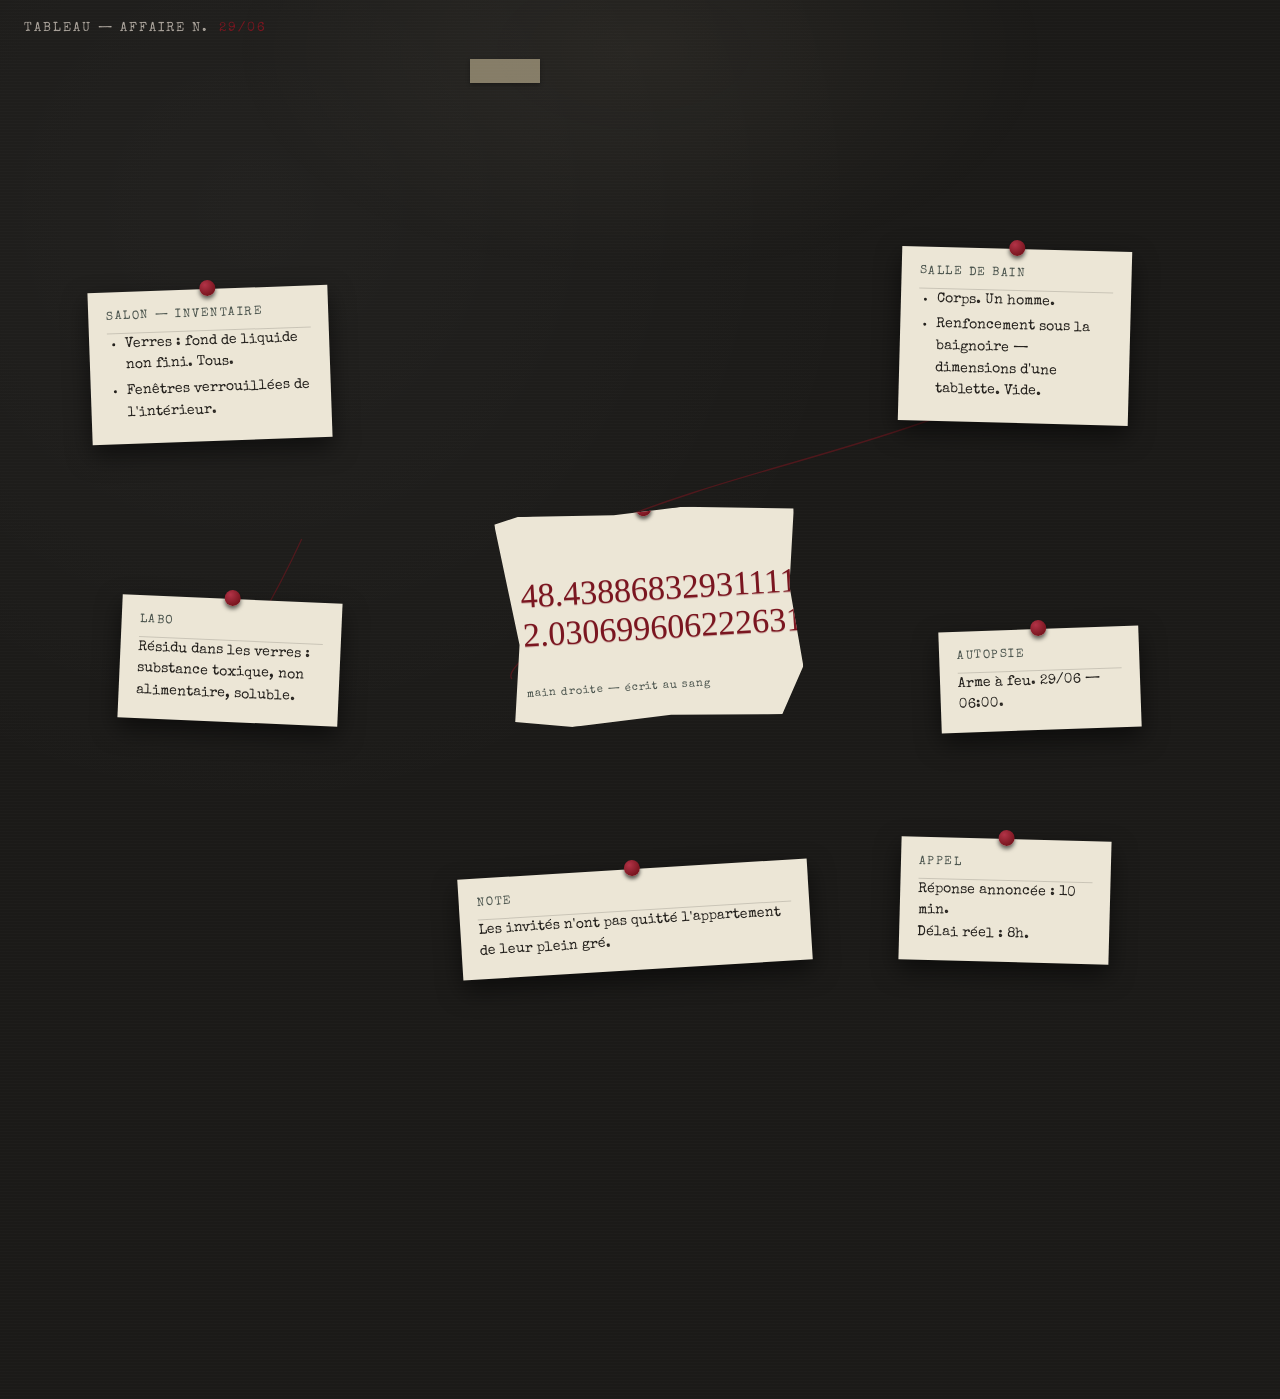
==== tableau.html @ 72f9d2cf "Add files via upload" ====
<!DOCTYPE html>
<html lang="fr">
<head>
<meta charset="UTF-8">
<meta name="viewport" content="width=device-width, initial-scale=1">
<title>Tableau — Affaire N.</title>
<link rel="preconnect" href="https://fonts.googleapis.com">
<link rel="preconnect" href="https://fonts.gstatic.com" crossorigin>
<link href="https://fonts.googleapis.com/css2?family=Special+Elite&family=Just+Another+Hand&display=swap" rel="stylesheet">
<style>

  :root {
    --bg: #1b1a18;
    --paper: #ece6d6;
    --paper-shadow: rgba(0,0,0,0.55);
    --ink: #23201c;
    --red: #7a1620;
    --tape: rgba(214, 198, 163, 0.55);
    --stamp: #4d564f;
  }

  * { box-sizing: border-box; }

  html, body {
    margin: 0;
    padding: 0;
    background: var(--bg);
    color: var(--ink);
    font-family: "Special Elite", "Courier New", monospace;
  }

  body {
    background-image:
      radial-gradient(circle at 20% 15%, rgba(255,255,255,0.03), transparent 40%),
      repeating-linear-gradient(0deg, rgba(255,255,255,0.012) 0px, rgba(255,255,255,0.012) 1px, transparent 1px, transparent 3px);
  }

  .lamp {
    position: fixed;
    top: -200px;
    left: 50%;
    transform: translateX(-50%);
    width: 900px;
    height: 500px;
    background: radial-gradient(ellipse at center, rgba(255, 235, 200, 0.05), transparent 65%);
    pointer-events: none;
    animation: flicker 7s ease-in-out infinite;
    z-index: 0;
  }

  @keyframes flicker {
    0%, 100% { opacity: 1; }
    48% { opacity: 1; }
    50% { opacity: 0.85; }
    52% { opacity: 1; }
    76% { opacity: 0.92; }
    78% { opacity: 1; }
  }

  @media (prefers-reduced-motion: reduce) {
    .lamp { animation: none; }
  }

  .board-header {
    position: relative;
    z-index: 5;
    padding: 22px 24px 4px;
    font-size: 13px;
    letter-spacing: 2px;
    color: #a9a29a;
  }

  .board-header .case-no {
    color: var(--red);
    margin-left: 10px;
  }

  .board {
    position: relative;
    z-index: 1;
    width: 100%;
    padding: 0 0 80px;
  }

  /* --- Mobile-first: simple stacked flow --- */
  .pin-item {
    position: relative;
    display: block;
    width: min(92%, 380px);
    margin: 26px auto;
  }

  .card {
    background: var(--paper);
    padding: 16px 18px;
    box-shadow: 0 10px 24px var(--paper-shadow);
    font-size: 14px;
    line-height: 1.55;
  }

  .card-label {
    margin: 0 0 8px;
    font-size: 12px;
    letter-spacing: 1.5px;
    color: var(--stamp);
    border-bottom: 1px solid rgba(0,0,0,0.15);
    padding-bottom: 6px;
  }

  .card ul {
    margin: 0;
    padding-left: 18px;
  }

  .card li {
    margin-bottom: 4px;
  }

  .card p {
    margin: 0;
  }

  .photo-cluster img {
    display: block;
    width: 100%;
    height: auto;
    box-shadow: 0 10px 24px var(--paper-shadow);
  }

  .note-sang {
    background: var(--paper);
    padding: 26px 22px 30px;
    box-shadow: 0 12px 28px var(--paper-shadow);
    clip-path: polygon(0% 3%, 8% 0%, 40% 2%, 63% 0%, 100% 4%, 97% 40%, 100% 78%, 92% 100%, 55% 97%, 22% 100%, 3% 96%, 6% 60%);
  }

  .blood-text {
    font-family: "Just Another Hand", cursive;
    font-size: 34px;
    color: var(--red);
    line-height: 1.15;
    text-shadow: 0 1px 0 rgba(122,22,32,0.25);
  }

  .note-caption {
    display: block;
    margin-top: 10px;
    font-size: 11px;
    letter-spacing: 1px;
    color: var(--stamp);
  }

  .pin {
    position: absolute;
    top: -9px;
    left: 50%;
    transform: translateX(-50%);
    width: 16px;
    height: 16px;
    border-radius: 50%;
    background: radial-gradient(circle at 35% 30%, #b23347, var(--red) 70%);
    box-shadow: 0 3px 4px rgba(0,0,0,0.6);
    z-index: 3;
  }

  .tape {
    position: absolute;
    width: 70px;
    height: 24px;
    background: var(--tape);
    box-shadow: 0 2px 4px rgba(0,0,0,0.3);
    z-index: 3;
  }

  .threads { display: none; }

  .rotate-1 { transform: rotate(-2deg); }
  .rotate-2 { transform: rotate(1.5deg); }
  .rotate-3 { transform: rotate(-3.5deg); }
  .rotate-4 { transform: rotate(2.5deg); }

  /* --- Desktop: freeform board with absolute pins --- */
  @media (min-width: 900px) {

    .board {
      max-width: 1400px;
      margin: 0 auto;
      height: 1360px;
    }

    .pin-item {
      position: absolute;
      width: auto;
      margin: 0;
    }

    .threads {
      display: block;
      position: absolute;
      top: 0;
      left: 0;
      width: 100%;
      height: 100%;
      z-index: 0;
      overflow: visible;
    }

    .threads path {
      fill: none;
      stroke: var(--red);
      stroke-width: 1.4;
      opacity: 0.55;
    }

    .photo-cluster { top: 30px; left: 430px; width: 560px; }
    .photo-cluster .tape { top: -10px; left: 40px; }

    .card-inventaire { top: 250px; left: 90px; width: 240px; }
    .card-salledebain { top: 210px; left: 900px; width: 230px; }
    .card-labo { top: 560px; left: 120px; width: 220px; }
    .card-autopsie { top: 590px; left: 940px; width: 200px; }
    .note-sang { top: 470px; left: 500px; width: 300px; }
    .card-delai { top: 800px; left: 900px; width: 210px; }
    .card-conclusion { top: 830px; left: 460px; width: 350px; }

  }

</style>
</head>
<body>

<div class="lamp"></div>

<div class="board-header">TABLEAU — AFFAIRE N.<span class="case-no">29/06</span></div>

<div class="board">

  <svg class="threads" viewBox="0 0 1400 1360" preserveAspectRatio="none">
    <path d="M 1020 380 C 900 420, 780 440, 650 490" />
    <path d="M 650 560 C 600 600, 550 630, 560 640" />
    <path d="M 330 500 C 300 560, 260 620, 230 660" />
  </svg>

  <div class="pin-item photo-cluster">
    <span class="tape"></span>
    <img src="assets/preuves-trajet.jpg" alt="">
  </div>

  <div class="pin-item card card-inventaire rotate-1">
    <span class="pin"></span>
    <p class="card-label">SALON — INVENTAIRE</p>
    <ul>
      <li>Verres : fond de liquide non fini. Tous.</li>
      <li>Fenêtres verrouillées de l'intérieur.</li>
    </ul>
  </div>

  <div class="pin-item card card-salledebain rotate-2">
    <span class="pin"></span>
    <p class="card-label">SALLE DE BAIN</p>
    <ul>
      <li>Corps. Un homme.</li>
      <li>Renfoncement sous la baignoire — dimensions d'une tablette. Vide.</li>
    </ul>
  </div>

  <div class="pin-item note-sang rotate-3">
    <span class="pin"></span>
    <p class="blood-text">48.43886832931111,<br>2.030699606222631</p>
    <span class="note-caption">main droite — écrit au sang</span>
  </div>

  <div class="pin-item card card-labo rotate-4">
    <span class="pin"></span>
    <p class="card-label">LABO</p>
    <p>Résidu dans les verres : substance toxique, non alimentaire, soluble.</p>
  </div>

  <div class="pin-item card card-autopsie rotate-1">
    <span class="pin"></span>
    <p class="card-label">AUTOPSIE</p>
    <p>Arme à feu. 29/06 — 06:00.</p>
  </div>

  <div class="pin-item card card-delai rotate-2">
    <span class="pin"></span>
    <p class="card-label">APPEL</p>
    <p>Réponse annoncée : 10 min.<br>Délai réel : 8h.</p>
  </div>

  <div class="pin-item card card-conclusion rotate-3">
    <span class="pin"></span>
    <p class="card-label">NOTE</p>
    <p>Les invités n'ont pas quitté l'appartement de leur plein gré.</p>
  </div>

</div>

</body>
</html>
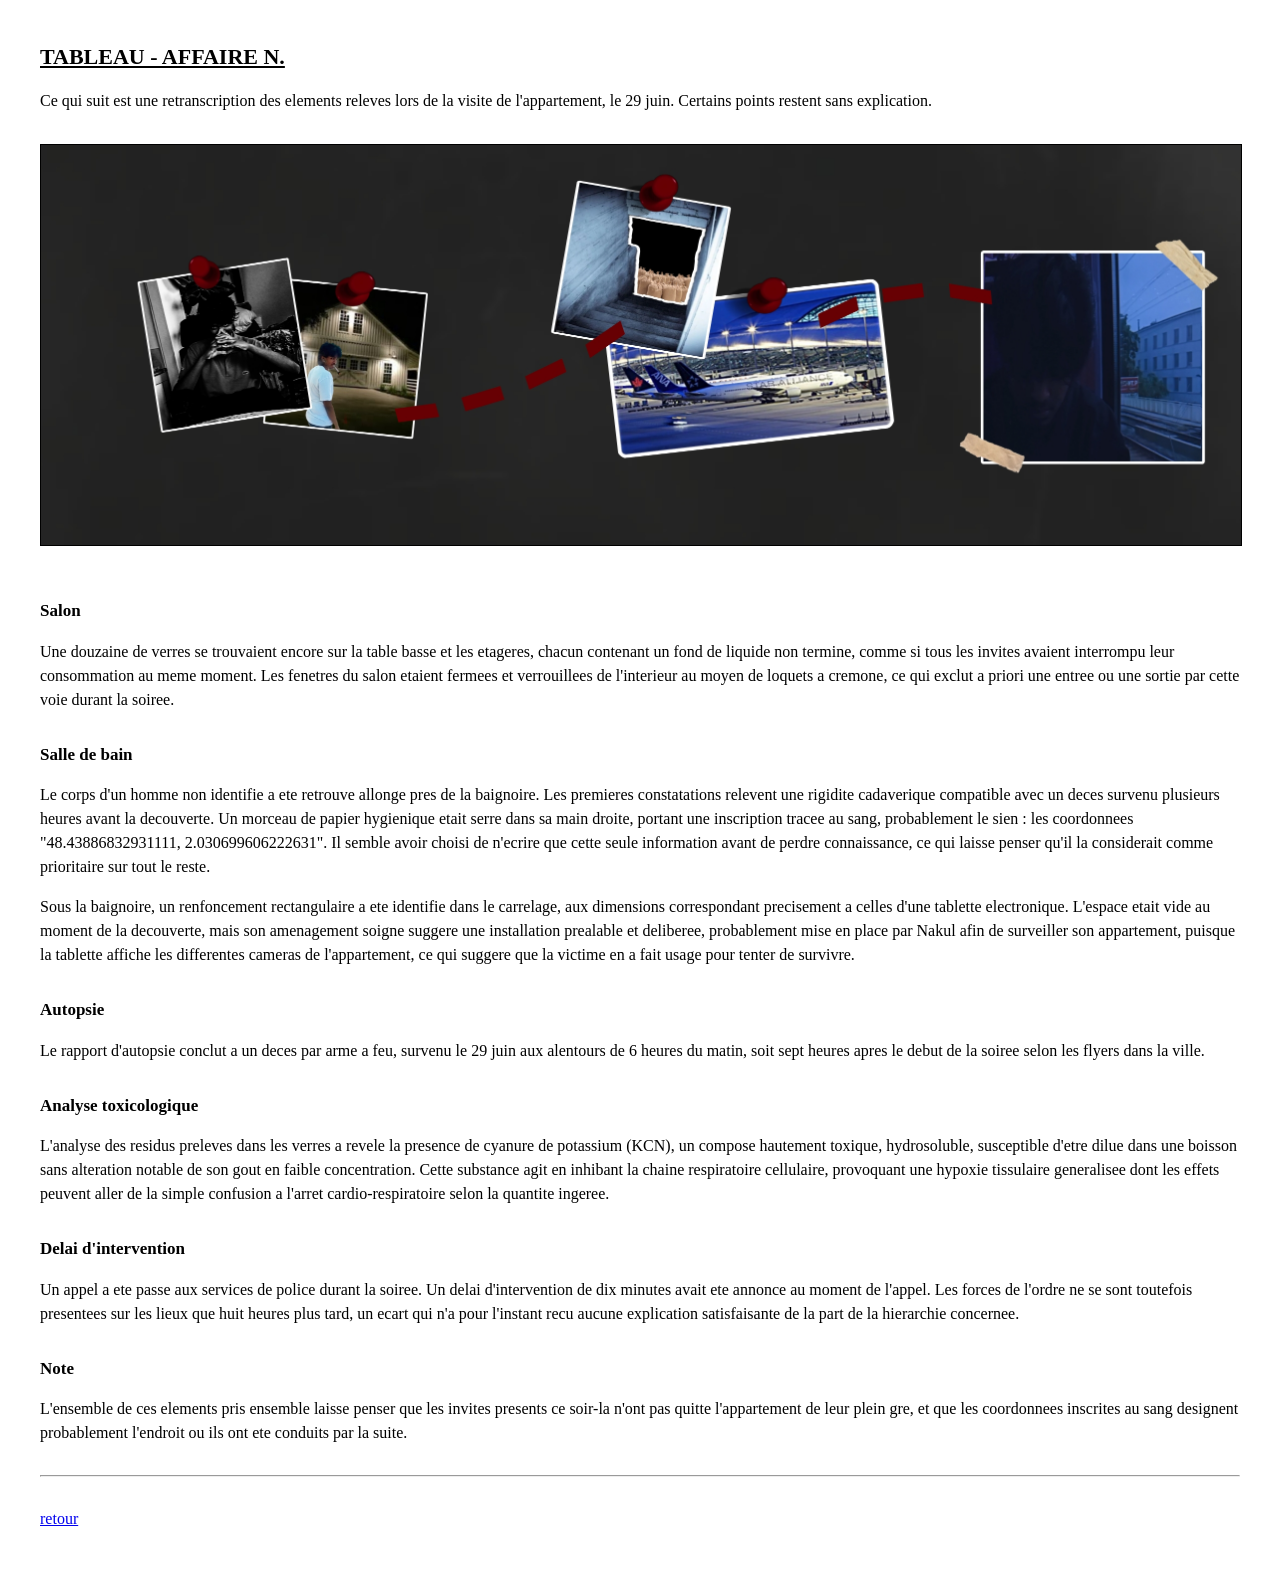
==== commit 22af5d5c: "Add files via upload" ====
--- a/tableau.html
+++ b/tableau.html
@@ -2,299 +2,100 @@
 <html lang="fr">
 <head>
 <meta charset="UTF-8">
-<meta name="viewport" content="width=device-width, initial-scale=1">
-<title>Tableau — Affaire N.</title>
-<link rel="preconnect" href="https://fonts.googleapis.com">
-<link rel="preconnect" href="https://fonts.gstatic.com" crossorigin>
-<link href="https://fonts.googleapis.com/css2?family=Special+Elite&family=Just+Another+Hand&display=swap" rel="stylesheet">
+<title>Tableau - Affaire N.</title>
 <style>
-
-  :root {
-    --bg: #1b1a18;
-    --paper: #ece6d6;
-    --paper-shadow: rgba(0,0,0,0.55);
-    --ink: #23201c;
-    --red: #7a1620;
-    --tape: rgba(214, 198, 163, 0.55);
-    --stamp: #4d564f;
-  }
-
-  * { box-sizing: border-box; }
-
-  html, body {
-    margin: 0;
-    padding: 0;
-    background: var(--bg);
-    color: var(--ink);
-    font-family: "Special Elite", "Courier New", monospace;
-  }
-
-  body {
-    background-image:
-      radial-gradient(circle at 20% 15%, rgba(255,255,255,0.03), transparent 40%),
-      repeating-linear-gradient(0deg, rgba(255,255,255,0.012) 0px, rgba(255,255,255,0.012) 1px, transparent 1px, transparent 3px);
-  }
-
-  .lamp {
-    position: fixed;
-    top: -200px;
-    left: 50%;
-    transform: translateX(-50%);
-    width: 900px;
-    height: 500px;
-    background: radial-gradient(ellipse at center, rgba(255, 235, 200, 0.05), transparent 65%);
-    pointer-events: none;
-    animation: flicker 7s ease-in-out infinite;
-    z-index: 0;
-  }
-
-  @keyframes flicker {
-    0%, 100% { opacity: 1; }
-    48% { opacity: 1; }
-    50% { opacity: 0.85; }
-    52% { opacity: 1; }
-    76% { opacity: 0.92; }
-    78% { opacity: 1; }
-  }
-
-  @media (prefers-reduced-motion: reduce) {
-    .lamp { animation: none; }
-  }
-
-  .board-header {
-    position: relative;
-    z-index: 5;
-    padding: 22px 24px 4px;
-    font-size: 13px;
-    letter-spacing: 2px;
-    color: #a9a29a;
-  }
-
-  .board-header .case-no {
-    color: var(--red);
-    margin-left: 10px;
-  }
-
-  .board {
-    position: relative;
-    z-index: 1;
-    width: 100%;
-    padding: 0 0 80px;
-  }
-
-  /* --- Mobile-first: simple stacked flow --- */
-  .pin-item {
-    position: relative;
-    display: block;
-    width: min(92%, 380px);
-    margin: 26px auto;
-  }
-
-  .card {
-    background: var(--paper);
-    padding: 16px 18px;
-    box-shadow: 0 10px 24px var(--paper-shadow);
-    font-size: 14px;
-    line-height: 1.55;
-  }
-
-  .card-label {
-    margin: 0 0 8px;
-    font-size: 12px;
-    letter-spacing: 1.5px;
-    color: var(--stamp);
-    border-bottom: 1px solid rgba(0,0,0,0.15);
-    padding-bottom: 6px;
-  }
-
-  .card ul {
-    margin: 0;
-    padding-left: 18px;
-  }
-
-  .card li {
-    margin-bottom: 4px;
-  }
-
-  .card p {
-    margin: 0;
-  }
-
-  .photo-cluster img {
-    display: block;
-    width: 100%;
-    height: auto;
-    box-shadow: 0 10px 24px var(--paper-shadow);
-  }
-
-  .note-sang {
-    background: var(--paper);
-    padding: 26px 22px 30px;
-    box-shadow: 0 12px 28px var(--paper-shadow);
-    clip-path: polygon(0% 3%, 8% 0%, 40% 2%, 63% 0%, 100% 4%, 97% 40%, 100% 78%, 92% 100%, 55% 97%, 22% 100%, 3% 96%, 6% 60%);
-  }
-
-  .blood-text {
-    font-family: "Just Another Hand", cursive;
-    font-size: 34px;
-    color: var(--red);
-    line-height: 1.15;
-    text-shadow: 0 1px 0 rgba(122,22,32,0.25);
-  }
-
-  .note-caption {
-    display: block;
-    margin-top: 10px;
-    font-size: 11px;
-    letter-spacing: 1px;
-    color: var(--stamp);
-  }
-
-  .pin {
-    position: absolute;
-    top: -9px;
-    left: 50%;
-    transform: translateX(-50%);
-    width: 16px;
-    height: 16px;
-    border-radius: 50%;
-    background: radial-gradient(circle at 35% 30%, #b23347, var(--red) 70%);
-    box-shadow: 0 3px 4px rgba(0,0,0,0.6);
-    z-index: 3;
-  }
-
-  .tape {
-    position: absolute;
-    width: 70px;
-    height: 24px;
-    background: var(--tape);
-    box-shadow: 0 2px 4px rgba(0,0,0,0.3);
-    z-index: 3;
-  }
-
-  .threads { display: none; }
-
-  .rotate-1 { transform: rotate(-2deg); }
-  .rotate-2 { transform: rotate(1.5deg); }
-  .rotate-3 { transform: rotate(-3.5deg); }
-  .rotate-4 { transform: rotate(2.5deg); }
-
-  /* --- Desktop: freeform board with absolute pins --- */
-  @media (min-width: 900px) {
-
-    .board {
-      max-width: 1400px;
-      margin: 0 auto;
-      height: 1360px;
-    }
-
-    .pin-item {
-      position: absolute;
-      width: auto;
-      margin: 0;
-    }
-
-    .threads {
-      display: block;
-      position: absolute;
-      top: 0;
-      left: 0;
-      width: 100%;
-      height: 100%;
-      z-index: 0;
-      overflow: visible;
-    }
-
-    .threads path {
-      fill: none;
-      stroke: var(--red);
-      stroke-width: 1.4;
-      opacity: 0.55;
-    }
-
-    .photo-cluster { top: 30px; left: 430px; width: 560px; }
-    .photo-cluster .tape { top: -10px; left: 40px; }
-
-    .card-inventaire { top: 250px; left: 90px; width: 240px; }
-    .card-salledebain { top: 210px; left: 900px; width: 230px; }
-    .card-labo { top: 560px; left: 120px; width: 220px; }
-    .card-autopsie { top: 590px; left: 940px; width: 200px; }
-    .note-sang { top: 470px; left: 500px; width: 300px; }
-    .card-delai { top: 800px; left: 900px; width: 210px; }
-    .card-conclusion { top: 830px; left: 460px; width: 350px; }
-
-  }
-
+body {
+  font-family: "Times New Roman", Times, serif;
+  background-color: #ffffff;
+  color: #000000;
+  margin: 40px;
+  font-size: 16px;
+  line-height: 1.5;
+}
+h1 {
+  font-size: 22px;
+  text-decoration: underline;
+}
+h2 {
+  font-size: 17px;
+  margin-top: 30px;
+}
+img {
+  max-width: 100%;
+  border: 1px solid #000000;
+  margin: 15px 0;
+}
+hr {
+  margin: 30px 0;
+}
 </style>
 </head>
 <body>
 
-<div class="lamp"></div>
+<h1>TABLEAU - AFFAIRE N.</h1>
 
-<div class="board-header">TABLEAU — AFFAIRE N.<span class="case-no">29/06</span></div>
+<p>Ce qui suit est une retranscription des elements releves lors de la visite
+de l'appartement, le 29 juin. Certains points restent sans explication.</p>
 
-<div class="board">
+<img src="assets/preuves-trajet.jpg" alt="photos - trajet reconstitue">
 
-  <svg class="threads" viewBox="0 0 1400 1360" preserveAspectRatio="none">
-    <path d="M 1020 380 C 900 420, 780 440, 650 490" />
-    <path d="M 650 560 C 600 600, 550 630, 560 640" />
-    <path d="M 330 500 C 300 560, 260 620, 230 660" />
-  </svg>
+<h2>Salon</h2>
+<p>Une douzaine de verres se trouvaient encore sur la table basse et les
+etageres, chacun contenant un fond de liquide non termine, comme si tous
+les invites avaient interrompu leur consommation au meme moment. Les
+fenetres du salon etaient fermees et verrouillees de l'interieur au moyen
+de loquets a cremone, ce qui exclut a priori une entree ou une sortie par
+cette voie durant la soiree.</p>
 
-  <div class="pin-item photo-cluster">
-    <span class="tape"></span>
-    <img src="assets/preuves-trajet.jpg" alt="">
-  </div>
+<h2>Salle de bain</h2>
+<p>Le corps d'un homme non identifie a ete retrouve allonge pres de la
+baignoire. Les premieres constatations relevent une rigidite cadaverique
+compatible avec un deces survenu plusieurs heures avant la decouverte. Un
+morceau de papier hygienique etait serre dans sa main droite, portant une
+inscription tracee au sang, probablement le sien : les coordonnees
+"48.43886832931111, 2.030699606222631". Il semble avoir choisi de
+n'ecrire que cette seule information avant de perdre connaissance,
+ce qui laisse penser qu'il la considerait comme prioritaire sur tout
+le reste.</p>
 
-  <div class="pin-item card card-inventaire rotate-1">
-    <span class="pin"></span>
-    <p class="card-label">SALON — INVENTAIRE</p>
-    <ul>
-      <li>Verres : fond de liquide non fini. Tous.</li>
-      <li>Fenêtres verrouillées de l'intérieur.</li>
-    </ul>
-  </div>
+<p>Sous la baignoire, un renfoncement rectangulaire a ete identifie dans le
+carrelage, aux dimensions correspondant precisement a celles d'une
+tablette electronique. L'espace etait vide au moment de la decouverte,
+mais son amenagement soigne suggere une installation prealable et
+deliberee, probablement mise en place par Nakul afin de surveiller son
+appartement, puisque la tablette affiche les differentes cameras de l'appartement,
+ce qui suggere que la victime en a fait usage pour tenter de survivre.</p>
 
-  <div class="pin-item card card-salledebain rotate-2">
-    <span class="pin"></span>
-    <p class="card-label">SALLE DE BAIN</p>
-    <ul>
-      <li>Corps. Un homme.</li>
-      <li>Renfoncement sous la baignoire — dimensions d'une tablette. Vide.</li>
-    </ul>
-  </div>
+<h2>Autopsie</h2>
+<p>Le rapport d'autopsie conclut a un deces par arme a feu, survenu le
+29 juin aux alentours de 6 heures du matin, soit sept heures apres
+le debut de la soiree selon les flyers dans la ville.</p>
 
-  <div class="pin-item note-sang rotate-3">
-    <span class="pin"></span>
-    <p class="blood-text">48.43886832931111,<br>2.030699606222631</p>
-    <span class="note-caption">main droite — écrit au sang</span>
-  </div>
+<h2>Analyse toxicologique</h2>
+<p>L'analyse des residus preleves dans les verres a revele la presence de
+cyanure de potassium (KCN), un compose hautement toxique, hydrosoluble,
+susceptible d'etre dilue dans une boisson sans alteration notable de son
+gout en faible concentration. Cette substance agit en inhibant la chaine
+respiratoire cellulaire, provoquant une hypoxie tissulaire generalisee
+dont les effets peuvent aller de la simple confusion a l'arret
+cardio-respiratoire selon la quantite ingeree.</p>
 
-  <div class="pin-item card card-labo rotate-4">
-    <span class="pin"></span>
-    <p class="card-label">LABO</p>
-    <p>Résidu dans les verres : substance toxique, non alimentaire, soluble.</p>
-  </div>
+<h2>Delai d'intervention</h2>
+<p>Un appel a ete passe aux services de police durant la soiree. Un delai
+d'intervention de dix minutes avait ete annonce au moment de l'appel.
+Les forces de l'ordre ne se sont toutefois presentees sur les lieux que
+huit heures plus tard, un ecart qui n'a pour l'instant recu aucune
+explication satisfaisante de la part de la hierarchie concernee.</p>
 
-  <div class="pin-item card card-autopsie rotate-1">
-    <span class="pin"></span>
-    <p class="card-label">AUTOPSIE</p>
-    <p>Arme à feu. 29/06 — 06:00.</p>
-  </div>
+<h2>Note</h2>
+<p>L'ensemble de ces elements pris ensemble laisse penser que les invites
+presents ce soir-la n'ont pas quitte l'appartement de leur plein gre, et
+que les coordonnees inscrites au sang designent probablement l'endroit
+ou ils ont ete conduits par la suite.</p>
 
-  <div class="pin-item card card-delai rotate-2">
-    <span class="pin"></span>
-    <p class="card-label">APPEL</p>
-    <p>Réponse annoncée : 10 min.<br>Délai réel : 8h.</p>
-  </div>
+<hr>
 
-  <div class="pin-item card card-conclusion rotate-3">
-    <span class="pin"></span>
-    <p class="card-label">NOTE</p>
-    <p>Les invités n'ont pas quitté l'appartement de leur plein gré.</p>
-  </div>
-
-</div>
+<p><a href="index.html">retour</a></p>
 
 </body>
 </html>
